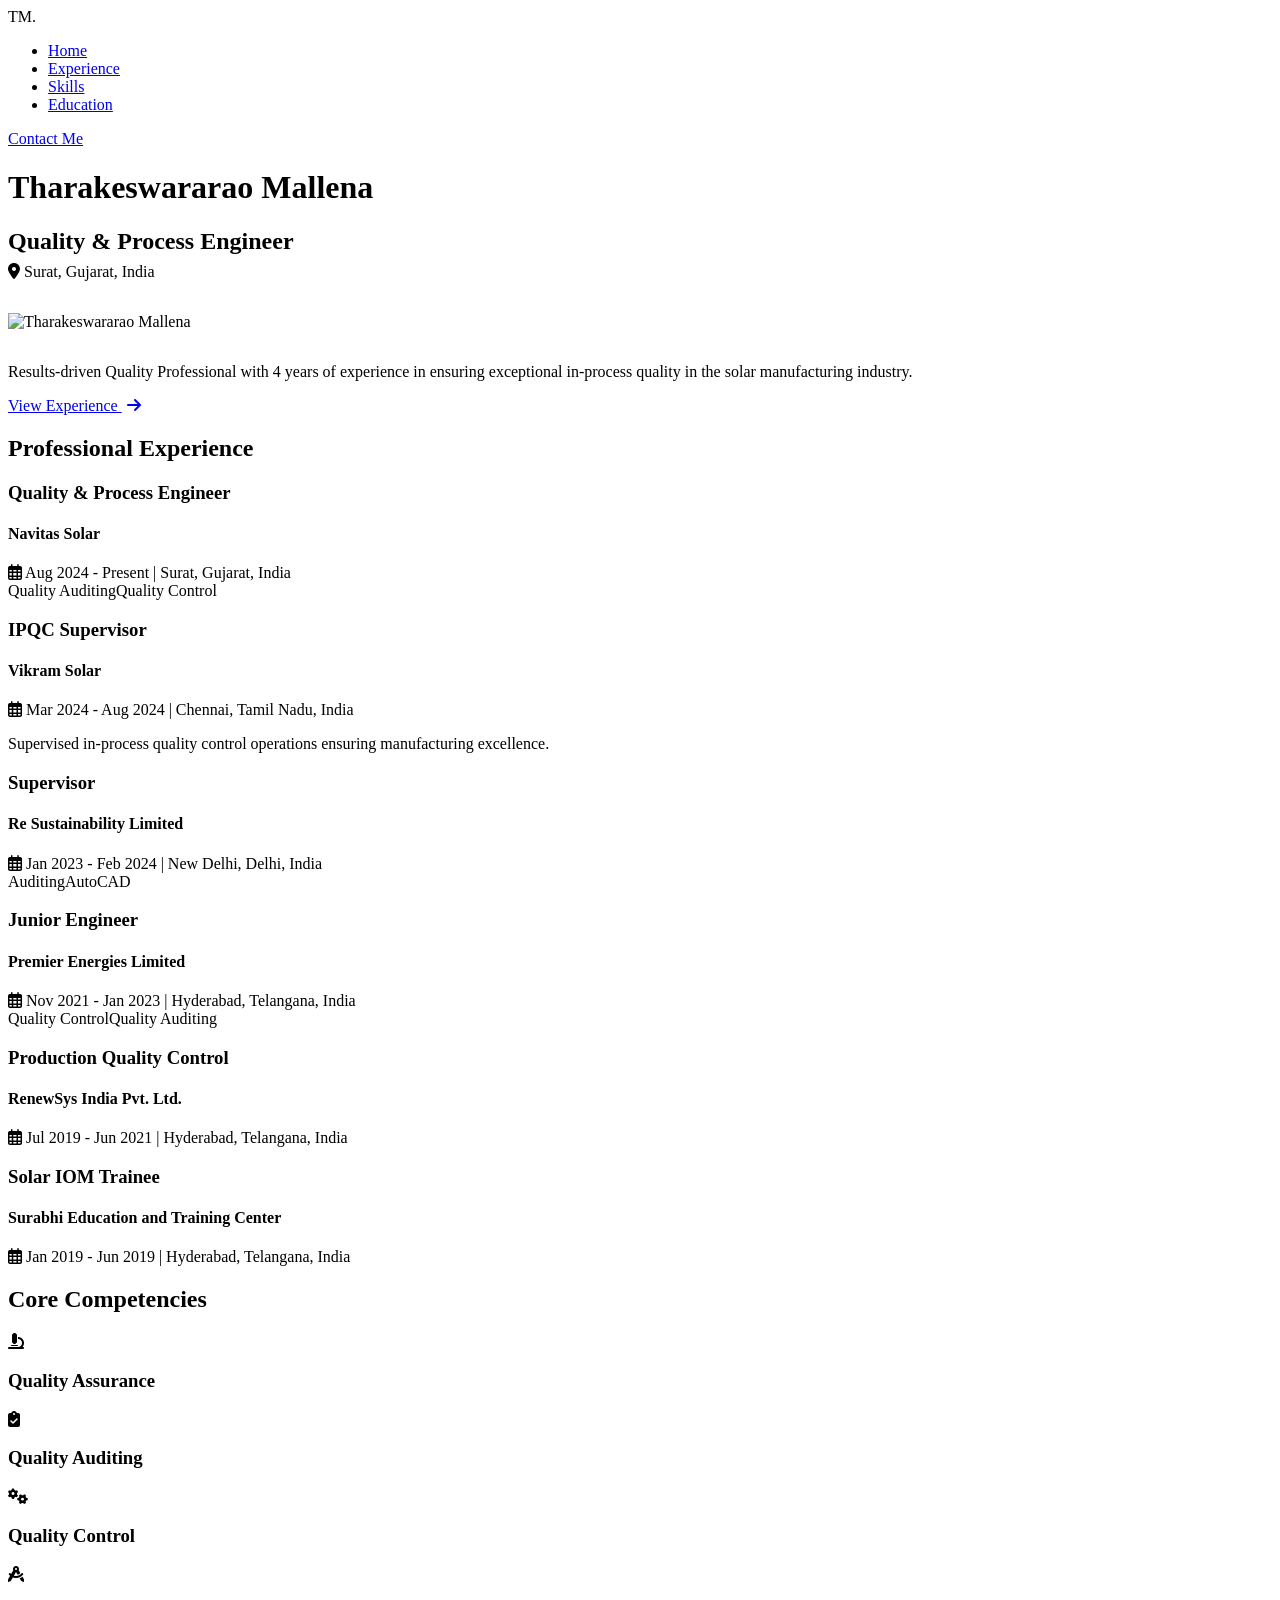
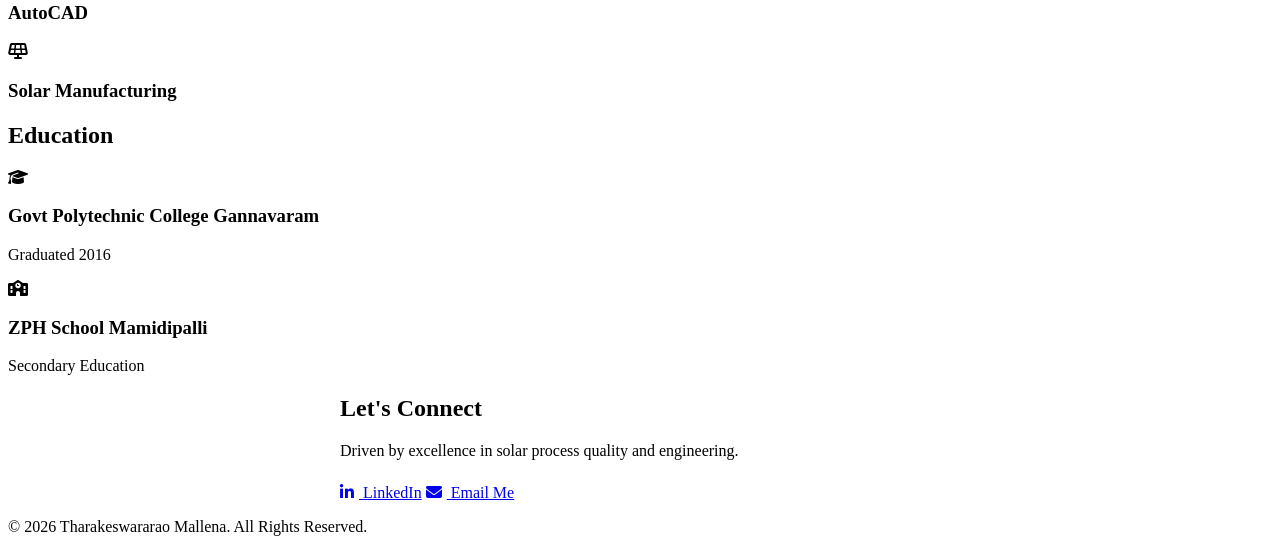
==== index.html @ 788c7152 "Add files via upload" ====
<!DOCTYPE html>
<html lang="en">
<head>
    <meta charset="UTF-8">
    <meta name="viewport" content="width=device-width, initial-scale=1.0">
    <title>Tharakeswararao Mallena | Quality & Process Engineer</title>
    <!-- Fonts -->
    <link href="https://fonts.googleapis.com/css2?family=Inter:wght@300;400;600;800&family=Outfit:wght@500;700&display=swap" rel="stylesheet">
    <!-- CSS -->
    <link rel="stylesheet" href="assets/css/style.css">
    <link rel="stylesheet" href="https://cdnjs.cloudflare.com/ajax/libs/font-awesome/6.4.0/css/all.min.css">
</head>
<body>
    <!-- Navbar -->
    <nav class="glass-nav">
        <div class="logo">TM<span>.</span></div>
        <ul class="nav-links">
            <li><a href="#home">Home</a></li>
            <li><a href="#experience">Experience</a></li>
            <li><a href="#skills">Skills</a></li>
            <li><a href="#education">Education</a></li>
        </ul>
        <a href="#contact" class="btn-primary">Contact Me</a>
    </nav>

    <!-- Hero Section -->
    <header class="hero" id="home">
        <div class="hero-bg"></div>
        <div class="hero-content">
            <h1 class="fade-in delay-1">Tharakeswararao Mallena</h1>
            <h2 class="fade-in delay-2" style="margin-bottom: 0.5rem;">Quality & Process Engineer</h2>
            <div class="location fade-in delay-3" style="margin-top: 0; margin-bottom: 2rem;">
                <i class="fas fa-map-marker-alt"></i> Surat, Gujarat, India
            </div>
            <div class="profile-img-container fade-in delay-4" style="margin-top: 2rem; margin-bottom: 2rem;">
                <img src="assets/images/profile.jpg" alt="Tharakeswararao Mallena" class="profile-img" style="border: 4px solid var(--primary);">
            </div>
            <p class="fade-in delay-4">Results-driven Quality Professional with 4 years of experience in ensuring exceptional in-process quality in the solar manufacturing industry.</p>
            <div class="hero-buttons fade-in delay-4">
                <a href="#experience" class="btn-secondary">View Experience <i class="fas fa-arrow-right" style="margin-left: 5px;"></i></a>
            </div>
        </div>
    </header>

    <!-- Experience Timeline -->
    <section id="experience" class="section">
        <div class="container">
            <h2 class="section-title">Professional Experience</h2>
            <div class="timeline">
                
                <div class="timeline-item glass-card">
                    <div class="timeline-dot"></div>
                    <div class="timeline-content">
                        <h3>Quality & Process Engineer</h3>
                        <h4>Navitas Solar</h4>
                        <span class="date"><i class="far fa-calendar-alt"></i> Aug 2024 - Present | Surat, Gujarat, India</span>
                        <div class="tags">
                            <span>Quality Auditing</span><span>Quality Control</span>
                        </div>
                    </div>
                </div>

                <div class="timeline-item glass-card">
                    <div class="timeline-dot"></div>
                    <div class="timeline-content">
                        <h3>IPQC Supervisor</h3>
                        <h4>Vikram Solar</h4>
                        <span class="date"><i class="far fa-calendar-alt"></i> Mar 2024 - Aug 2024 | Chennai, Tamil Nadu, India</span>
                        <p>Supervised in-process quality control operations ensuring manufacturing excellence.</p>
                    </div>
                </div>

                <div class="timeline-item glass-card">
                    <div class="timeline-dot"></div>
                    <div class="timeline-content">
                        <h3>Supervisor</h3>
                        <h4>Re Sustainability Limited</h4>
                        <span class="date"><i class="far fa-calendar-alt"></i> Jan 2023 - Feb 2024 | New Delhi, Delhi, India</span>
                        <div class="tags">
                            <span>Auditing</span><span>AutoCAD</span>
                        </div>
                    </div>
                </div>

                <div class="timeline-item glass-card">
                    <div class="timeline-dot"></div>
                    <div class="timeline-content">
                        <h3>Junior Engineer</h3>
                        <h4>Premier Energies Limited</h4>
                        <span class="date"><i class="far fa-calendar-alt"></i> Nov 2021 - Jan 2023 | Hyderabad, Telangana, India</span>
                        <div class="tags">
                            <span>Quality Control</span><span>Quality Auditing</span>
                        </div>
                    </div>
                </div>

                <div class="timeline-item glass-card">
                    <div class="timeline-dot"></div>
                    <div class="timeline-content">
                        <h3>Production Quality Control</h3>
                        <h4>RenewSys India Pvt. Ltd.</h4>
                        <span class="date"><i class="far fa-calendar-alt"></i> Jul 2019 - Jun 2021 | Hyderabad, Telangana, India</span>
                    </div>
                </div>

                 <div class="timeline-item glass-card">
                    <div class="timeline-dot"></div>
                    <div class="timeline-content">
                        <h3>Solar IOM Trainee</h3>
                        <h4>Surabhi Education and Training Center</h4>
                        <span class="date"><i class="far fa-calendar-alt"></i> Jan 2019 - Jun 2019 | Hyderabad, Telangana, India</span>
                    </div>
                </div>

            </div>
        </div>
    </section>

    <!-- Skills Section -->
    <section id="skills" class="section dark-section">
        <div class="container">
            <h2 class="section-title">Core Competencies</h2>
            <div class="skills-grid">
                <div class="skill-card glass-card">
                    <i class="fas fa-microscope"></i>
                    <h3>Quality Assurance</h3>
                </div>
                <div class="skill-card glass-card">
                    <i class="fas fa-clipboard-check"></i>
                    <h3>Quality Auditing</h3>
                </div>
                <div class="skill-card glass-card">
                    <i class="fas fa-cogs"></i>
                    <h3>Quality Control</h3>
                </div>
                <div class="skill-card glass-card">
                    <i class="fas fa-drafting-compass"></i>
                    <h3>AutoCAD</h3>
                </div>
                <div class="skill-card glass-card">
                    <i class="fas fa-solar-panel"></i>
                    <h3>Solar Manufacturing</h3>
                </div>
            </div>
        </div>
    </section>

    <!-- Education Section -->
    <section id="education" class="section">
        <div class="container">
            <h2 class="section-title">Education</h2>
            <div class="grid-2">
                <div class="edu-card glass-card">
                    <div class="icon"><i class="fas fa-graduation-cap"></i></div>
                    <div>
                        <h3>Govt Polytechnic College Gannavaram</h3>
                        <p>Graduated 2016</p>
                    </div>
                </div>
                <div class="edu-card glass-card">
                    <div class="icon"><i class="fas fa-school"></i></div>
                    <div>
                        <h3>ZPH School Mamidipalli</h3>
                        <p>Secondary Education</p>
                    </div>
                </div>
            </div>
        </div>
    </section>

    <!-- Footer -->
    <footer id="contact" class="footer">
        <div class="glass-card text-center" style="max-width: 600px; margin: 0 auto;">
            <h2>Let's Connect</h2>
            <p>Driven by excellence in solar process quality and engineering.</p>
            <div class="social-links" style="margin-top: 1.5rem;">
                <a href="#" class="social-btn"><i class="fab fa-linkedin-in" style="margin-right: 5px;"></i> LinkedIn</a>
                <a href="mailto:contact@example.com" class="social-btn"><i class="fas fa-envelope" style="margin-right: 5px;"></i> Email Me</a>
            </div>
        </div>
        <p class="copyright">&copy; 2026 Tharakeswararao Mallena. All Rights Reserved.</p>
    </footer>

    <script src="assets/js/main.js"></script>
</body>
</html>
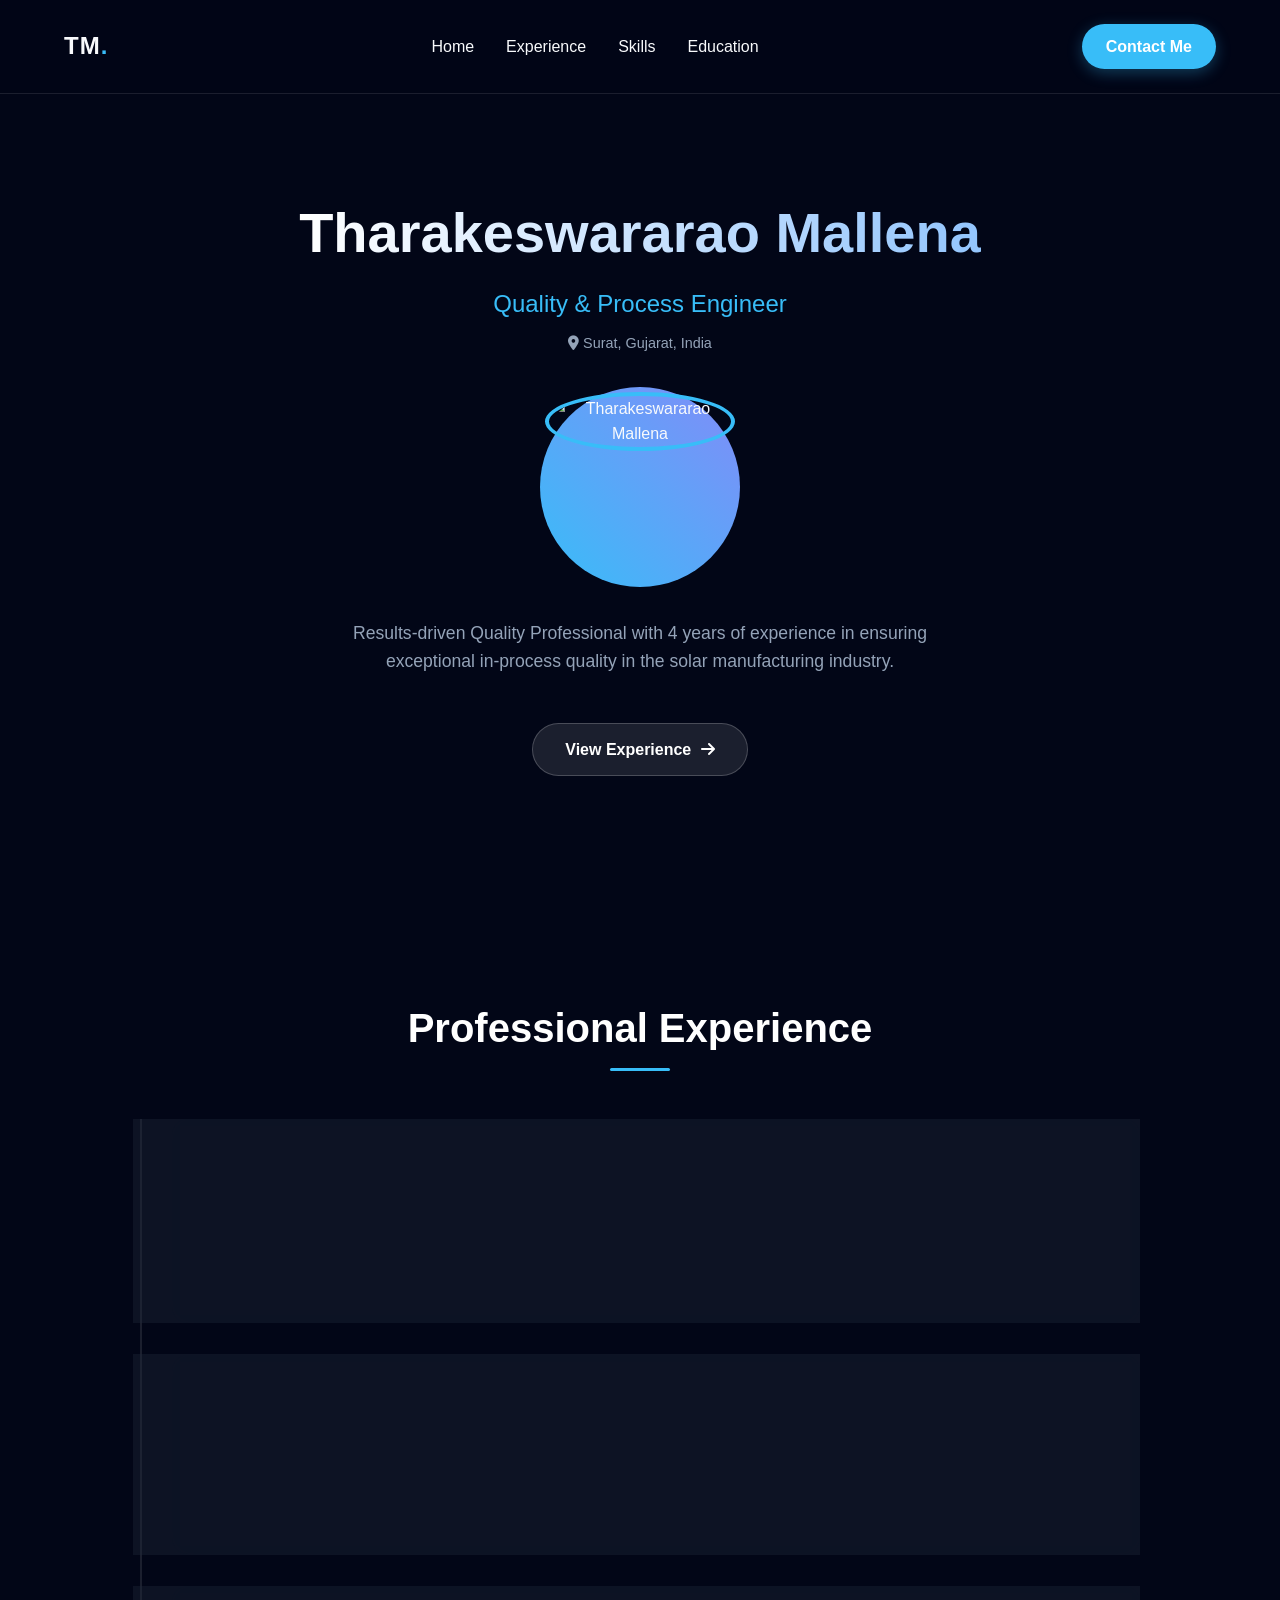
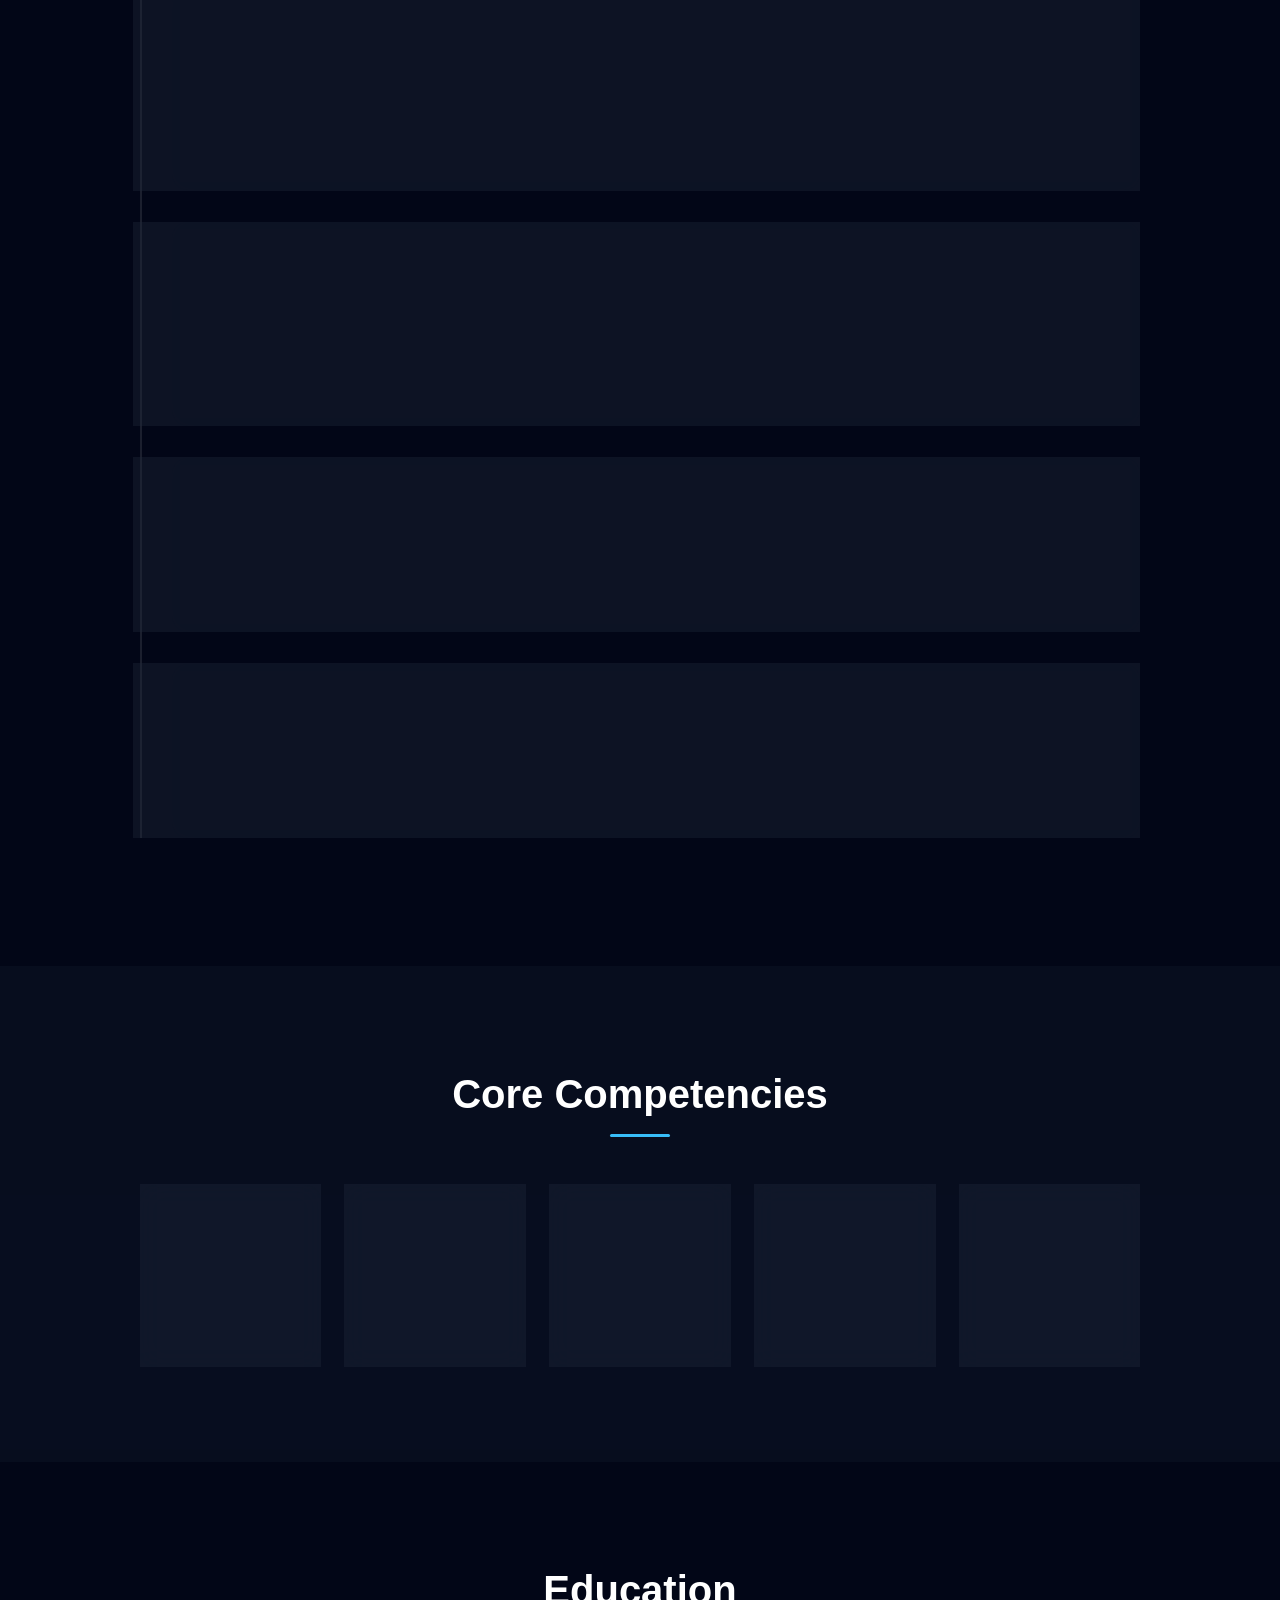
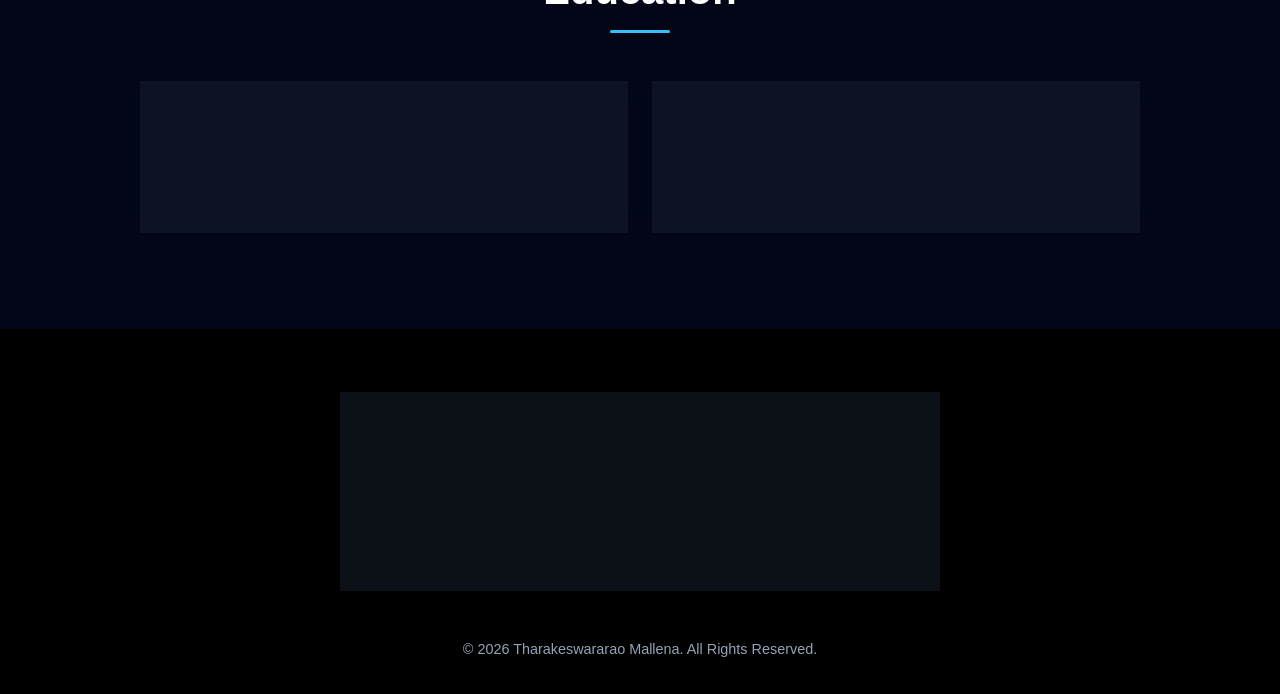
==== commit cd220849: "Update index.html" ====
--- a/index.html
+++ b/index.html
@@ -7,7 +7,7 @@
     <!-- Fonts -->
     <link href="https://fonts.googleapis.com/css2?family=Inter:wght@300;400;600;800&family=Outfit:wght@500;700&display=swap" rel="stylesheet">
     <!-- CSS -->
-    <link rel="stylesheet" href="assets/css/style.css">
+    <link rel="stylesheet" href="style.css">
     <link rel="stylesheet" href="https://cdnjs.cloudflare.com/ajax/libs/font-awesome/6.4.0/css/all.min.css">
 </head>
 <body>
@@ -181,6 +181,6 @@
         <p class="copyright">&copy; 2026 Tharakeswararao Mallena. All Rights Reserved.</p>
     </footer>
 
-    <script src="assets/js/main.js"></script>
+    <script src="main.js"></script>
 </body>
 </html>
--- a/style.css
+++ b/style.css
@@ -0,0 +1,212 @@
+:root {
+    --bg-dark: #0f172a;
+    --bg-darker: #020617;
+    --primary: #38bdf8;
+    --primary-hover: #0284c7;
+    --text-main: #f8fafc;
+    --text-muted: #94a3b8;
+    --card-bg: rgba(30, 41, 59, 0.4);
+    --card-border: rgba(255, 255, 255, 0.1);
+}
+
+* { margin: 0; padding: 0; box-sizing: border-box; scroll-behavior: smooth; }
+
+body {
+    background: var(--bg-darker);
+    color: var(--text-main);
+    font-family: 'Inter', sans-serif;
+    line-height: 1.6;
+    overflow-x: hidden;
+}
+
+h1, h2, h3, .logo {
+    font-family: 'Outfit', sans-serif;
+}
+
+/* Glassmorphism utility */
+.glass-card {
+    background: var(--card-bg);
+    backdrop-filter: blur(12px);
+    -webkit-backdrop-filter: blur(12px);
+    border: 1px solid var(--card-border);
+    border-radius: 16px;
+    padding: 2rem;
+    transition: transform 0.3s ease, box-shadow 0.3s ease;
+}
+.glass-card:hover {
+    transform: translateY(-5px);
+    box-shadow: 0 10px 30px rgba(56, 189, 248, 0.1);
+    border-color: rgba(56, 189, 248, 0.3);
+}
+
+/* Navbar */
+.glass-nav {
+    position: fixed;
+    top: 0; width: 100%;
+    display: flex; justify-content: space-between; align-items: center;
+    padding: 1.5rem 5%;
+    background: rgba(2, 6, 23, 0.8);
+    backdrop-filter: blur(10px);
+    z-index: 100;
+    border-bottom: 1px solid var(--card-border);
+}
+.logo { font-size: 1.5rem; font-weight: 700; letter-spacing: 1px; }
+.logo span { color: var(--primary); }
+.nav-links { display: flex; gap: 2rem; list-style: none; }
+.nav-links a { color: var(--text-main); text-decoration: none; font-weight: 500; transition: color 0.3s; }
+.nav-links a:hover { color: var(--primary); }
+
+.btn-primary {
+    background: var(--primary);
+    color: #fff;
+    padding: 0.6rem 1.5rem;
+    border-radius: 99px;
+    text-decoration: none;
+    font-weight: 600;
+    transition: all 0.3s;
+    box-shadow: 0 4px 15px rgba(56, 189, 248, 0.3);
+}
+.btn-primary:hover {
+    background: var(--primary-hover);
+    transform: translateY(-2px);
+}
+
+.btn-secondary {
+    display: inline-block;
+    background: rgba(255, 255, 255, 0.1);
+    border: 1px solid rgba(255,255,255,0.2);
+    color: white;
+    padding: 0.8rem 2rem;
+    border-radius: 99px;
+    text-decoration: none;
+    font-weight: 600;
+    transition: all 0.3s;
+    margin-top: 1rem;
+}
+.btn-secondary:hover {
+    background: white;
+    color: var(--bg-darker);
+}
+
+/* Hero Section */
+.hero {
+    min-height: 100vh;
+    display: flex; justify-content: center; align-items: center;
+    position: relative;
+    padding: 8rem 5% 4rem; /* Added padding to prevent the nav from covering h1 */
+    text-align: center;
+}
+.hero-bg {
+    position: absolute;
+    top: 0; left: 0; width: 100%; height: 100%;
+    background: url('../images/hero-bg.jpg') center/cover;
+    opacity: 0.3;
+    z-index: -1;
+}
+.hero-bg::after {
+    content: '';
+    position: absolute; top:0; left:0; width:100%; height:100%;
+    background: linear-gradient(to bottom, transparent, var(--bg-darker));
+}
+.profile-img-container {
+    width: 200px; height: 200px;
+    margin: 0 auto 2rem;
+    border-radius: 50%;
+    padding: 5px;
+    background: linear-gradient(45deg, var(--primary), #818cf8);
+}
+.profile-img {
+    width: 100%; height: 100%;
+    border-radius: 50%;
+    object-fit: cover;
+    border: 4px solid var(--bg-darker);
+}
+.hero h1 { font-size: 3.5rem; margin-bottom: 0.5rem; background: linear-gradient(to right, #fff, #93c5fd); -webkit-background-clip: text; background-clip: text; -webkit-text-fill-color: transparent;}
+.hero h2 { font-size: 1.5rem; color: var(--primary); font-weight: 400; margin-bottom: 1.5rem; }
+.hero p { font-size: 1.1rem; color: var(--text-muted); max-width: 600px; margin: 0 auto 2rem; }
+.location { margin-top: 2rem; color: var(--text-muted); font-size: 0.9rem; }
+
+/* Sections general */
+.section { padding: 6rem 5%; }
+.dark-section { background: rgba(15, 23, 42, 0.4); }
+.container { max-width: 1000px; margin: 0 auto; }
+.section-title { font-size: 2.5rem; text-align: center; margin-bottom: 3rem; color: #fff; }
+.section-title::after {
+    content: ''; display: block; width: 60px; height: 3px;
+    background: var(--primary); margin: 0.5rem auto 0; border-radius: 3px;
+}
+
+/* Timeline */
+.timeline { position: relative; padding-left: 2rem; }
+.timeline::before {
+    content: ''; position: absolute; left: 0; top: 0; height: 100%; width: 2px;
+    background: var(--card-border);
+}
+.timeline-item { position: relative; margin-bottom: 2rem; }
+.timeline-dot {
+    position: absolute; left: -2.45rem; top: 1.5rem; width: 16px; height: 16px;
+    border-radius: 50%; background: var(--primary);
+    border: 4px solid var(--bg-darker);
+}
+.timeline-content h3 { font-size: 1.3rem; margin-bottom: 0.2rem; color: #fff;}
+.timeline-content h4 { font-weight: 400; color: var(--text-muted); margin-bottom: 0.5rem; }
+.timeline-content .date { display: block; font-size: 0.85rem; color: var(--primary); margin-bottom: 1rem; }
+.tags { margin-top: 1rem; display: flex; gap: 0.5rem; flex-wrap: wrap; }
+.tags span {
+    background: rgba(56, 189, 248, 0.1);
+    color: var(--primary);
+    padding: 0.3rem 0.8rem;
+    border-radius: 50px;
+    font-size: 0.8rem;
+}
+
+/* Skills */
+.skills-grid {
+    display: grid;
+    grid-template-columns: repeat(auto-fit, minmax(180px, 1fr));
+    gap: 1.5rem;
+}
+.skill-card {
+    text-align: center;
+    padding: 2rem 1rem;
+}
+.skill-card i {
+    font-size: 2.5rem;
+    color: var(--primary);
+    margin-bottom: 1rem;
+}
+
+/* Education */
+.grid-2 { display: grid; grid-template-columns: repeat(auto-fit, minmax(300px, 1fr)); gap: 1.5rem; }
+.edu-card { display: flex; align-items: center; gap: 1.5rem; }
+.edu-card .icon {
+    width: 60px; height: 60px; border-radius: 50%;
+    background: rgba(56, 189, 248, 0.1);
+    color: var(--primary);
+    display: flex; justify-content: center; align-items: center;
+    font-size: 1.5rem;
+}
+
+/* Footer */
+.footer { padding: 4rem 5% 2rem; background: #000; }
+.text-center { text-align: center; }
+.social-links { display: flex; justify-content: center; gap: 1rem; }
+.social-btn {
+    color: #fff; text-decoration: none; padding: 0.5rem 1.5rem;
+    border: 1px solid var(--card-border); border-radius: 50px; transition: all 0.3s;
+}
+.social-btn:hover { background: var(--primary); border-color: var(--primary); color: #000; }
+.copyright { text-align: center; margin-top: 3rem; color: var(--text-muted); font-size: 0.9rem; }
+
+/* Animations */
+.fade-in { opacity: 0; transform: translateY(20px); animation: fadeInUp 0.8s ease forwards; }
+.delay-1 { animation-delay: 0.2s; }
+.delay-2 { animation-delay: 0.4s; }
+.delay-3 { animation-delay: 0.6s; }
+.delay-4 { animation-delay: 0.8s; }
+@keyframes fadeInUp { to { opacity: 1; transform: translateY(0); } }
+
+@media(max-width: 768px) {
+    .nav-links { display: none; }
+    .hero h1 { font-size: 2.5rem; }
+}
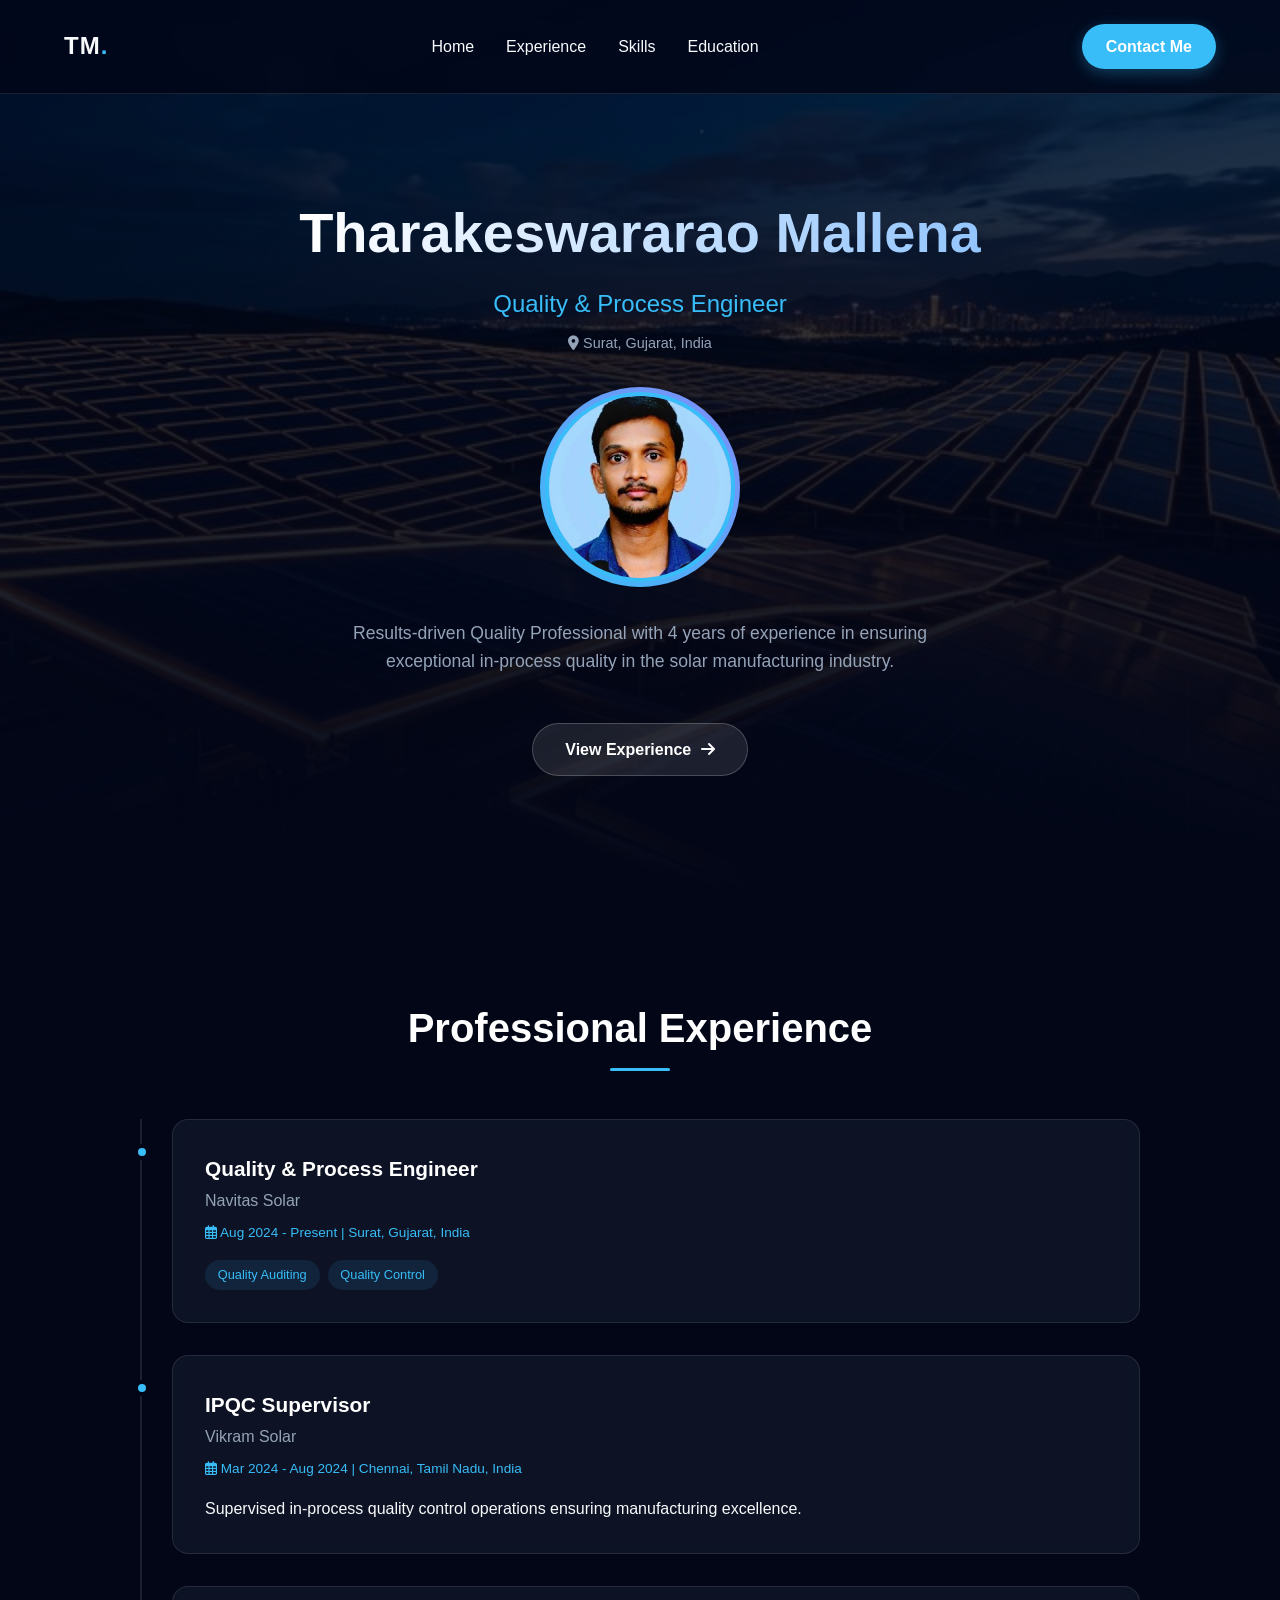
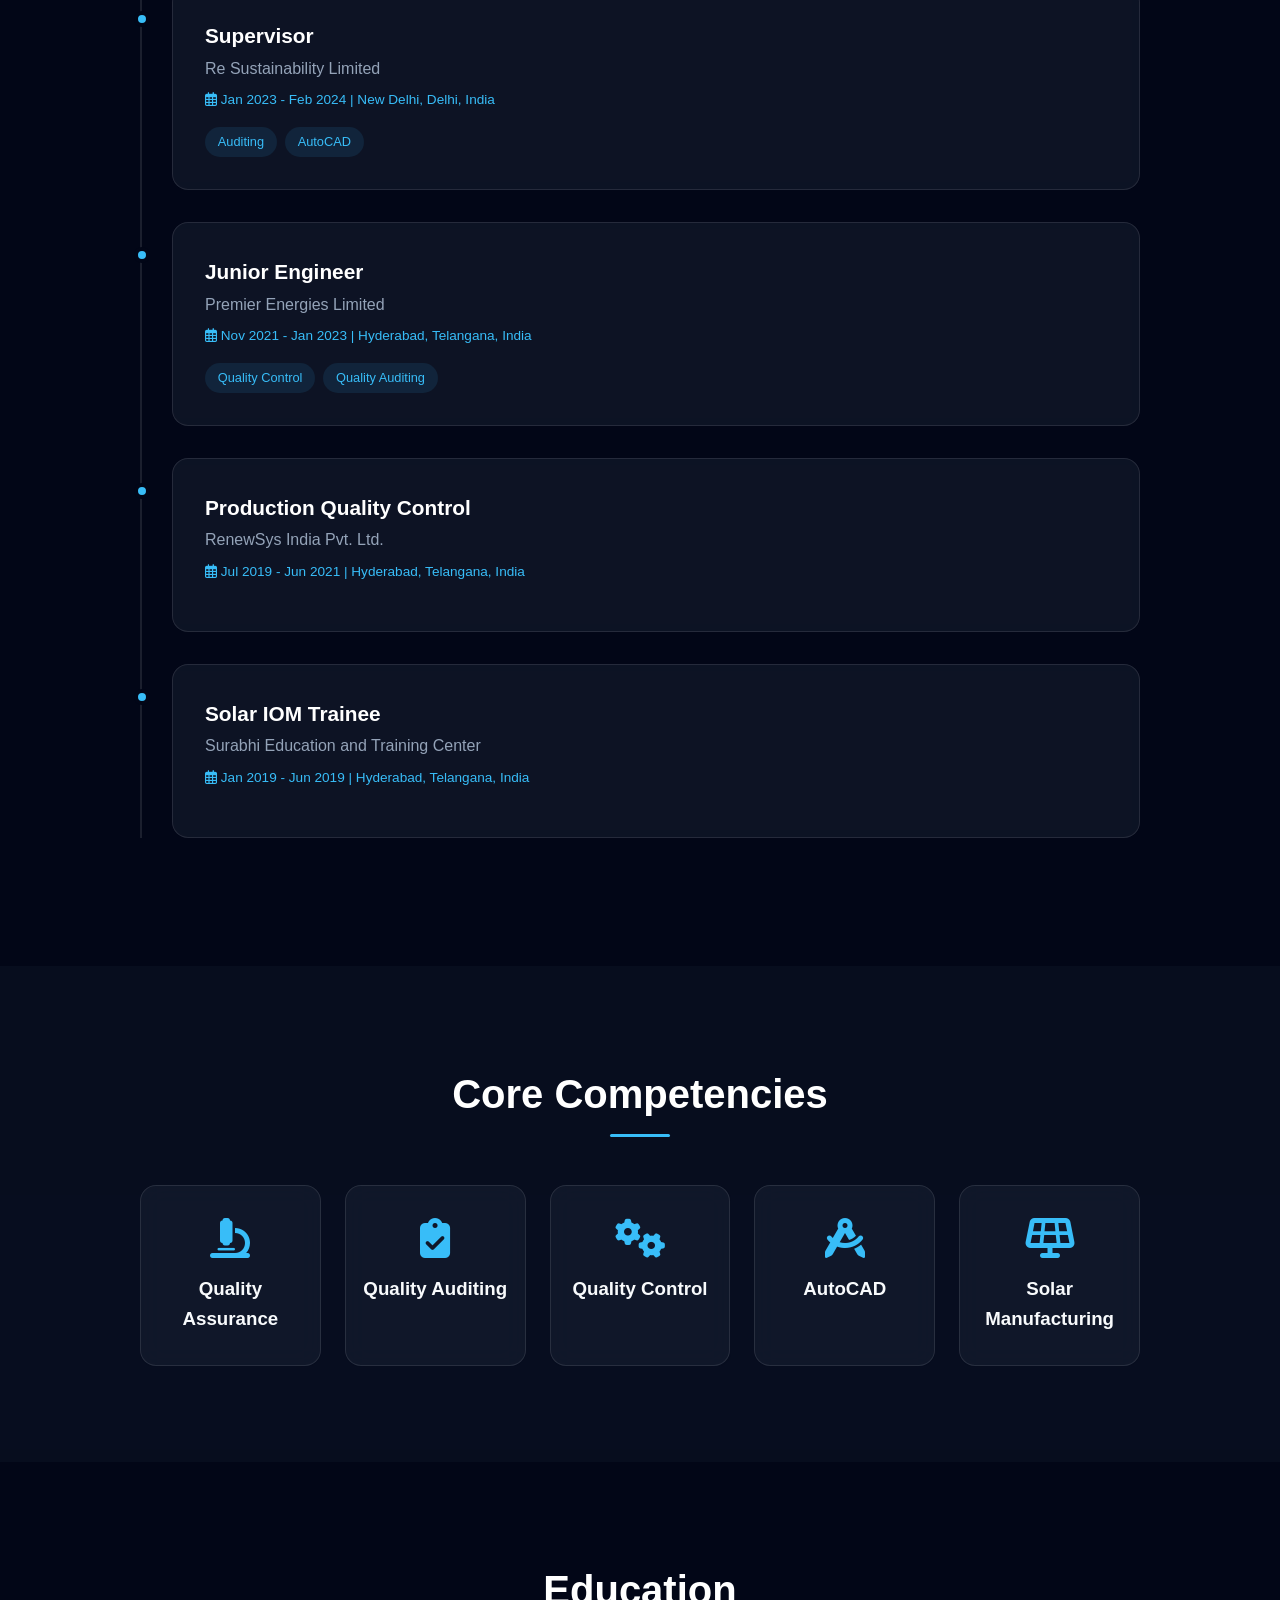
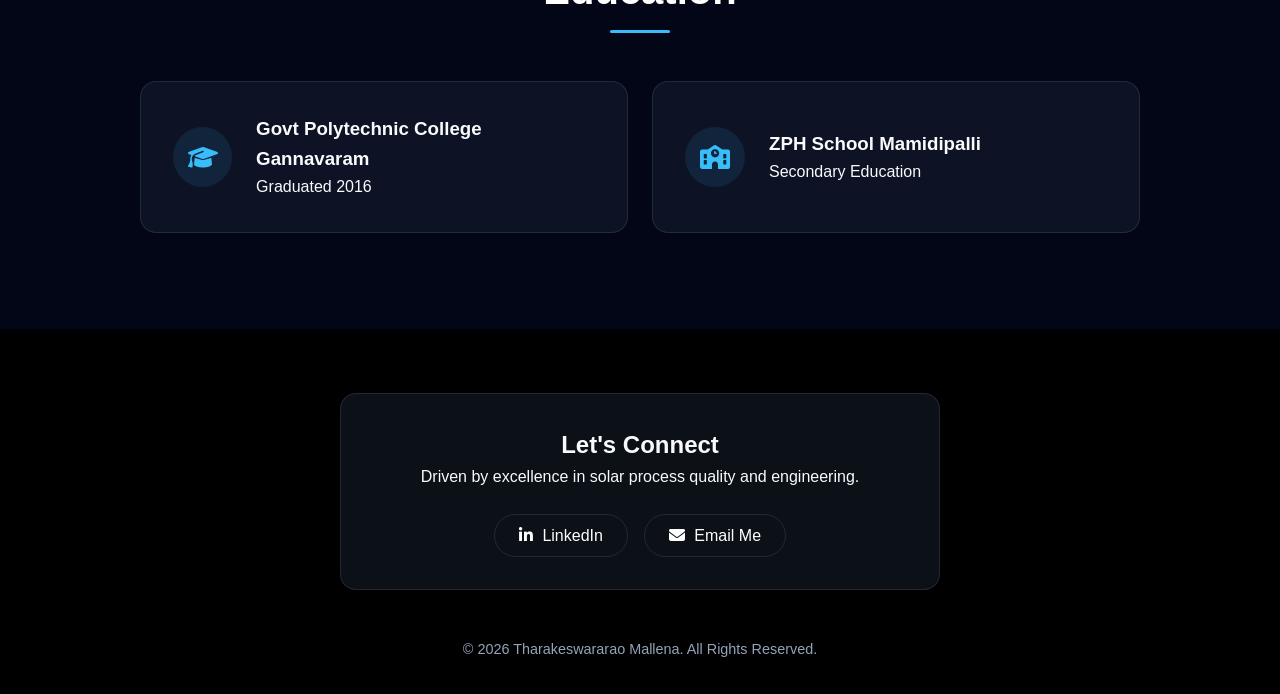
==== commit ba788f89: "Update profile image source in index.html" ====
--- a/index.html
+++ b/index.html
@@ -33,7 +33,7 @@
                 <i class="fas fa-map-marker-alt"></i> Surat, Gujarat, India
             </div>
             <div class="profile-img-container fade-in delay-4" style="margin-top: 2rem; margin-bottom: 2rem;">
-                <img src="assets/images/profile.jpg" alt="Tharakeswararao Mallena" class="profile-img" style="border: 4px solid var(--primary);">
+                <img src="profile.jpg" alt="Tharakeswararao Mallena" class="profile-img" style="border: 4px solid var(--primary);">
             </div>
             <p class="fade-in delay-4">Results-driven Quality Professional with 4 years of experience in ensuring exceptional in-process quality in the solar manufacturing industry.</p>
             <div class="hero-buttons fade-in delay-4">
--- a/style.css
+++ b/style.css
@@ -99,7 +99,7 @@
 .hero-bg {
     position: absolute;
     top: 0; left: 0; width: 100%; height: 100%;
-    background: url('../images/hero-bg.jpg') center/cover;
+    background: url('hero-bg.jpg') center/cover;
     opacity: 0.3;
     z-index: -1;
 }
